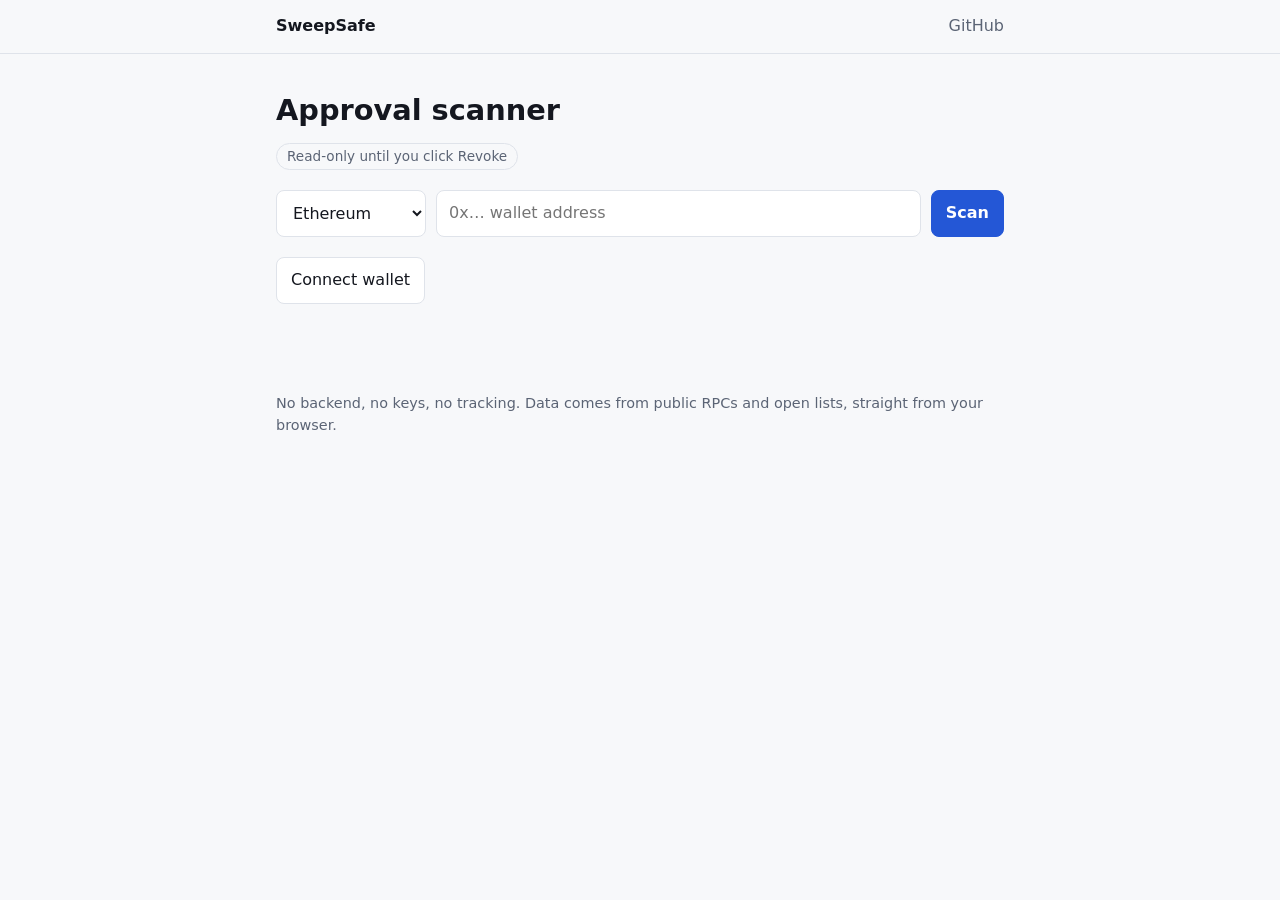
==== docs/report.html @ b5ed2dd2 "Add static web viewer: landing page, in-browser scanner, JS core and tests Co-Authored-By: Claude So" ====
<!doctype html>
<html lang="en">
<head>
<meta charset="utf-8">
<meta name="viewport" content="width=device-width,initial-scale=1">
<meta http-equiv="Content-Security-Policy" content="default-src 'none'; script-src 'self'; style-src 'self'; img-src 'self' data:; connect-src 'self' https:; base-uri 'none'; form-action 'none'">
<title>SweepSafe scanner</title>
<link rel="stylesheet" href="style.css">
</head>
<body>
<header class="top"><div class="wrap">
<a class="brand" href="./">SweepSafe</a>
<nav><a href="https://github.com/Ops119/SweepSafe">GitHub</a></nav>
</div></header>
<main class="wrap">
<h1 class="small">Approval scanner</h1>
<p><span class="mode" id="mode">Read-only until you click Revoke</span></p>
<form class="scan" id="form" autocomplete="off">
<label class="hidden" for="chain">Chain</label>
<select id="chain"><option value="ethereum">Ethereum</option><option value="base">Base</option><option value="arbitrum">Arbitrum</option></select>
<label class="hidden" for="address">Wallet address</label>
<input id="address" placeholder="0x… wallet address" spellcheck="false" required>
<button class="primary" id="go" type="submit">Scan</button>
</form>
<div class="row"><button type="button" id="connect">Connect wallet</button><button type="button" id="share" class="hidden">Copy share link</button></div>
<p class="status" id="status" role="status" aria-live="polite"></p>
<progress id="bar" class="hidden" max="100" value="0"></progress>
<div id="warnings"></div>
<div id="results"></div>
<footer>No backend, no keys, no tracking. Data comes from public RPCs and open lists, straight from your browser.</footer>
</main>
<script src="sweepsafe.js"></script>
<script src="app.js"></script>
</body>
</html>
---- docs/style.css ----
:root{--bg:#f7f8fa;--fg:#14171f;--muted:#5b6475;--card:#fff;--line:#dfe3ea;--accent:#2457d6;--accent-fg:#fff;
--low:#1b7f4b;--medium:#a86b00;--high:#c2410c;--critical:#b91c1c;--code:#eef1f6}
@media (prefers-color-scheme:dark){:root{--bg:#0e1117;--fg:#e8ebf2;--muted:#98a2b6;--card:#161b24;--line:#2a3140;
--accent:#6b93ff;--accent-fg:#0b1020;--low:#4ade80;--medium:#fbbf24;--high:#fb923c;--critical:#f87171;--code:#1d2330}}
*{box-sizing:border-box}
body{margin:0;background:var(--bg);color:var(--fg);font:16px/1.55 system-ui,-apple-system,Segoe UI,Roboto,sans-serif}
.wrap{max-width:760px;margin:0 auto;padding:0 16px}
header.top{border-bottom:1px solid var(--line)}
header.top .wrap{display:flex;align-items:center;justify-content:space-between;padding:14px 16px}
.brand{font-weight:700;color:var(--fg);text-decoration:none}
nav a{margin-left:16px;color:var(--muted);text-decoration:none}
nav a:hover{color:var(--fg)}
h1{font-size:clamp(1.9rem,6vw,2.8rem);line-height:1.15;margin:40px 0 12px}
h2{font-size:1.2rem;margin:0 0 6px}
.lead{font-size:1.15rem;color:var(--muted);margin:0 0 24px}
.cmd{display:flex;gap:8px;align-items:stretch;margin:16px 0}
.cmd code{flex:1;overflow-x:auto;white-space:nowrap;background:var(--code);border:1px solid var(--line);border-radius:8px;padding:10px 12px;font:14px ui-monospace,Menlo,Consolas,monospace}
button,.btn{font:inherit;cursor:pointer;border-radius:8px;border:1px solid var(--line);background:var(--card);color:var(--fg);padding:10px 14px;text-decoration:none;display:inline-block}
button.primary,.btn.primary{background:var(--accent);color:var(--accent-fg);border-color:var(--accent);font-weight:600}
button:disabled{opacity:.5;cursor:not-allowed}
button:focus-visible,a:focus-visible,input:focus-visible,select:focus-visible{outline:3px solid var(--accent);outline-offset:2px}
.cta{display:flex;flex-wrap:wrap;gap:10px;margin:8px 0 32px}
.features{display:grid;gap:12px;margin:24px 0}
@media(min-width:640px){.features{grid-template-columns:repeat(3,1fr)}}
.card{background:var(--card);border:1px solid var(--line);border-radius:12px;padding:16px;margin:12px 0}
.card p{margin:4px 0;color:var(--muted)}
.notice{border-left:4px solid var(--accent);background:var(--card);padding:12px 16px;border-radius:0 8px 8px 0;margin:24px 0}
footer{color:var(--muted);font-size:.9rem;padding:32px 0 48px}
form.scan{display:grid;gap:10px;margin:20px 0}
@media(min-width:640px){form.scan{grid-template-columns:150px 1fr auto}}
input,select{font:inherit;padding:10px 12px;border-radius:8px;border:1px solid var(--line);background:var(--card);color:var(--fg);min-width:0}
.status{min-height:1.5em;color:var(--muted)}
.mode{display:inline-block;font-size:.85rem;padding:2px 10px;border:1px solid var(--line);border-radius:99px;color:var(--muted)}
.badge{display:inline-block;font-size:.78rem;font-weight:700;letter-spacing:.04em;padding:2px 8px;border-radius:99px;border:1px solid currentColor}
.badge.low{color:var(--low)}.badge.medium{color:var(--medium)}.badge.high{color:var(--high)}.badge.critical{color:var(--critical)}
.row{display:flex;gap:8px;flex-wrap:wrap;align-items:center;margin-top:10px}
.warn{background:var(--card);border:1px solid var(--medium);border-radius:8px;padding:8px 12px;margin:8px 0;font-size:.92rem}
.mono{font:13px ui-monospace,Menlo,Consolas,monospace;word-break:break-all}
.hidden{display:none}
progress{width:100%}
h1.small{font-size:1.8rem}
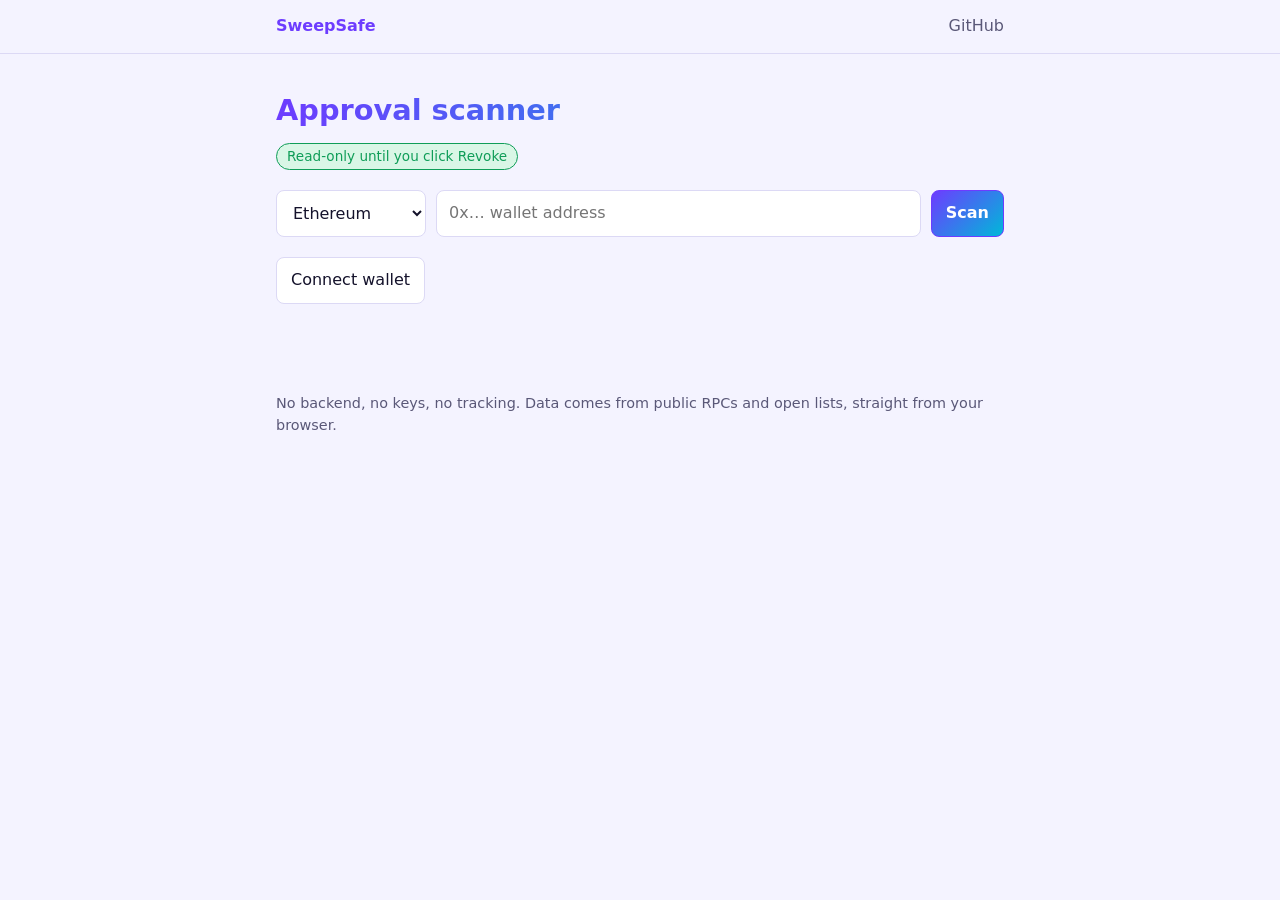
==== commit e1818d02: "Add Optimism, Polygon, BNB Chain, Avalanche and Linea; vivid colour theme Co-Authored-By: Claude Son" ====
--- a/docs/report.html
+++ b/docs/report.html
@@ -17,7 +17,7 @@
 <p><span class="mode" id="mode">Read-only until you click Revoke</span></p>
 <form class="scan" id="form" autocomplete="off">
 <label class="hidden" for="chain">Chain</label>
-<select id="chain"><option value="ethereum">Ethereum</option><option value="base">Base</option><option value="arbitrum">Arbitrum</option></select>
+<select id="chain"><option value="ethereum">Ethereum</option><option value="base">Base</option><option value="arbitrum">Arbitrum</option><option value="optimism">Optimism</option><option value="polygon">Polygon</option><option value="bnb">BNB Chain</option><option value="avalanche">Avalanche</option><option value="linea">Linea</option></select>
 <label class="hidden" for="address">Wallet address</label>
 <input id="address" placeholder="0x… wallet address" spellcheck="false" required>
 <button class="primary" id="go" type="submit">Scan</button>
--- a/docs/style.css
+++ b/docs/style.css
@@ -1,38 +1,41 @@
-:root{--bg:#f7f8fa;--fg:#14171f;--muted:#5b6475;--card:#fff;--line:#dfe3ea;--accent:#2457d6;--accent-fg:#fff;
---low:#1b7f4b;--medium:#a86b00;--high:#c2410c;--critical:#b91c1c;--code:#eef1f6}
-@media (prefers-color-scheme:dark){:root{--bg:#0e1117;--fg:#e8ebf2;--muted:#98a2b6;--card:#161b24;--line:#2a3140;
---accent:#6b93ff;--accent-fg:#0b1020;--low:#4ade80;--medium:#fbbf24;--high:#fb923c;--critical:#f87171;--code:#1d2330}}
+:root{--bg:#f4f3ff;--fg:#14122b;--muted:#5a5878;--card:#fff;--line:#dcd9f5;--accent:#6d3cff;--accent2:#00b8d9;--accent-fg:#fff;
+--low:#0f9d58;--medium:#e08600;--high:#ea4b1f;--critical:#d6194b;--code:#ece9ff;--low-bg:#d9f6e6;--medium-bg:#ffefcf;--high-bg:#ffe0d6;--critical-bg:#ffd9e3}
+@media (prefers-color-scheme:dark){:root{--bg:#0c0a1d;--fg:#ecebff;--muted:#a4a1c8;--card:#17142e;--line:#2c2850;
+--accent:#9b7bff;--accent2:#2ee6ff;--accent-fg:#0c0a1d;--low:#3ddc97;--medium:#ffb534;--high:#ff7a4d;--critical:#ff5c85;--code:#201c40;
+--low-bg:#12392b;--medium-bg:#3d2c0c;--high-bg:#3f1d12;--critical-bg:#40121f}}
 *{box-sizing:border-box}
 body{margin:0;background:var(--bg);color:var(--fg);font:16px/1.55 system-ui,-apple-system,Segoe UI,Roboto,sans-serif}
 .wrap{max-width:760px;margin:0 auto;padding:0 16px}
 header.top{border-bottom:1px solid var(--line)}
 header.top .wrap{display:flex;align-items:center;justify-content:space-between;padding:14px 16px}
-.brand{font-weight:700;color:var(--fg);text-decoration:none}
+.brand{font-weight:800;color:var(--accent);text-decoration:none}
 nav a{margin-left:16px;color:var(--muted);text-decoration:none}
 nav a:hover{color:var(--fg)}
-h1{font-size:clamp(1.9rem,6vw,2.8rem);line-height:1.15;margin:40px 0 12px}
+h1{font-size:clamp(1.9rem,6vw,2.8rem);line-height:1.15;margin:40px 0 12px;background:linear-gradient(90deg,var(--accent),var(--accent2));-webkit-background-clip:text;background-clip:text;color:transparent}
 h2{font-size:1.2rem;margin:0 0 6px}
 .lead{font-size:1.15rem;color:var(--muted);margin:0 0 24px}
 .cmd{display:flex;gap:8px;align-items:stretch;margin:16px 0}
 .cmd code{flex:1;overflow-x:auto;white-space:nowrap;background:var(--code);border:1px solid var(--line);border-radius:8px;padding:10px 12px;font:14px ui-monospace,Menlo,Consolas,monospace}
 button,.btn{font:inherit;cursor:pointer;border-radius:8px;border:1px solid var(--line);background:var(--card);color:var(--fg);padding:10px 14px;text-decoration:none;display:inline-block}
-button.primary,.btn.primary{background:var(--accent);color:var(--accent-fg);border-color:var(--accent);font-weight:600}
+button.primary,.btn.primary{background:linear-gradient(135deg,var(--accent),var(--accent2));color:var(--accent-fg);border-color:var(--accent);font-weight:600}
 button:disabled{opacity:.5;cursor:not-allowed}
 button:focus-visible,a:focus-visible,input:focus-visible,select:focus-visible{outline:3px solid var(--accent);outline-offset:2px}
 .cta{display:flex;flex-wrap:wrap;gap:10px;margin:8px 0 32px}
 .features{display:grid;gap:12px;margin:24px 0}
+.features .card:nth-child(1){border-top:4px solid var(--accent)}.features .card:nth-child(2){border-top:4px solid var(--accent2)}.features .card:nth-child(3){border-top:4px solid var(--low)}
 @media(min-width:640px){.features{grid-template-columns:repeat(3,1fr)}}
 .card{background:var(--card);border:1px solid var(--line);border-radius:12px;padding:16px;margin:12px 0}
 .card p{margin:4px 0;color:var(--muted)}
-.notice{border-left:4px solid var(--accent);background:var(--card);padding:12px 16px;border-radius:0 8px 8px 0;margin:24px 0}
+.notice{border-left:4px solid var(--accent2);background:var(--card);padding:12px 16px;border-radius:0 8px 8px 0;margin:24px 0}
 footer{color:var(--muted);font-size:.9rem;padding:32px 0 48px}
 form.scan{display:grid;gap:10px;margin:20px 0}
 @media(min-width:640px){form.scan{grid-template-columns:150px 1fr auto}}
 input,select{font:inherit;padding:10px 12px;border-radius:8px;border:1px solid var(--line);background:var(--card);color:var(--fg);min-width:0}
 .status{min-height:1.5em;color:var(--muted)}
-.mode{display:inline-block;font-size:.85rem;padding:2px 10px;border:1px solid var(--line);border-radius:99px;color:var(--muted)}
-.badge{display:inline-block;font-size:.78rem;font-weight:700;letter-spacing:.04em;padding:2px 8px;border-radius:99px;border:1px solid currentColor}
-.badge.low{color:var(--low)}.badge.medium{color:var(--medium)}.badge.high{color:var(--high)}.badge.critical{color:var(--critical)}
+.mode{display:inline-block;font-size:.85rem;padding:2px 10px;border:1px solid var(--low);border-radius:99px;color:var(--low);background:var(--low-bg)}
+.badge{display:inline-block;font-size:.78rem;font-weight:800;letter-spacing:.04em;padding:3px 10px;border-radius:99px;border:1px solid currentColor}
+.badge.low{color:var(--low);background:var(--low-bg)}.badge.medium{color:var(--medium);background:var(--medium-bg)}.badge.high{color:var(--high);background:var(--high-bg)}.badge.critical{color:var(--critical);background:var(--critical-bg)}
+.card.lvl-low{border-left:6px solid var(--low)}.card.lvl-medium{border-left:6px solid var(--medium)}.card.lvl-high{border-left:6px solid var(--high)}.card.lvl-critical{border-left:6px solid var(--critical)}
 .row{display:flex;gap:8px;flex-wrap:wrap;align-items:center;margin-top:10px}
 .warn{background:var(--card);border:1px solid var(--medium);border-radius:8px;padding:8px 12px;margin:8px 0;font-size:.92rem}
 .mono{font:13px ui-monospace,Menlo,Consolas,monospace;word-break:break-all}
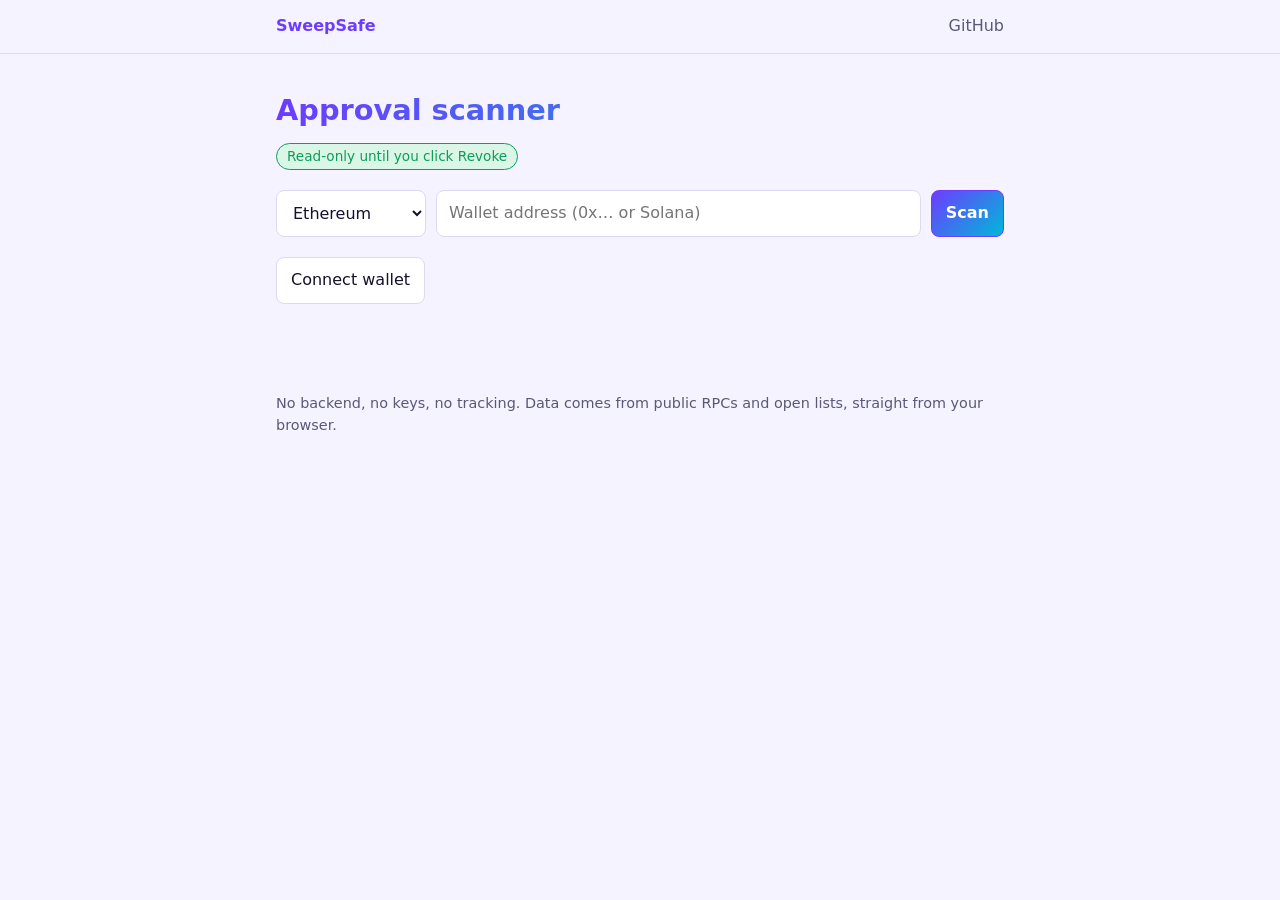
==== commit fa399bb8: "Add Robinhood Chain and Solana (SPL token delegations) Solana scan reads token accounts directly; re" ====
--- a/docs/report.html
+++ b/docs/report.html
@@ -17,9 +17,9 @@
 <p><span class="mode" id="mode">Read-only until you click Revoke</span></p>
 <form class="scan" id="form" autocomplete="off">
 <label class="hidden" for="chain">Chain</label>
-<select id="chain"><option value="ethereum">Ethereum</option><option value="base">Base</option><option value="arbitrum">Arbitrum</option><option value="optimism">Optimism</option><option value="polygon">Polygon</option><option value="bnb">BNB Chain</option><option value="avalanche">Avalanche</option><option value="linea">Linea</option></select>
+<select id="chain"><option value="ethereum">Ethereum</option><option value="base">Base</option><option value="arbitrum">Arbitrum</option><option value="optimism">Optimism</option><option value="polygon">Polygon</option><option value="bnb">BNB Chain</option><option value="avalanche">Avalanche</option><option value="linea">Linea</option><option value="robinhood">Robinhood Chain</option><option value="solana">Solana</option></select>
 <label class="hidden" for="address">Wallet address</label>
-<input id="address" placeholder="0x… wallet address" spellcheck="false" required>
+<input id="address" placeholder="Wallet address (0x… or Solana)" spellcheck="false" required>
 <button class="primary" id="go" type="submit">Scan</button>
 </form>
 <div class="row"><button type="button" id="connect">Connect wallet</button><button type="button" id="share" class="hidden">Copy share link</button></div>
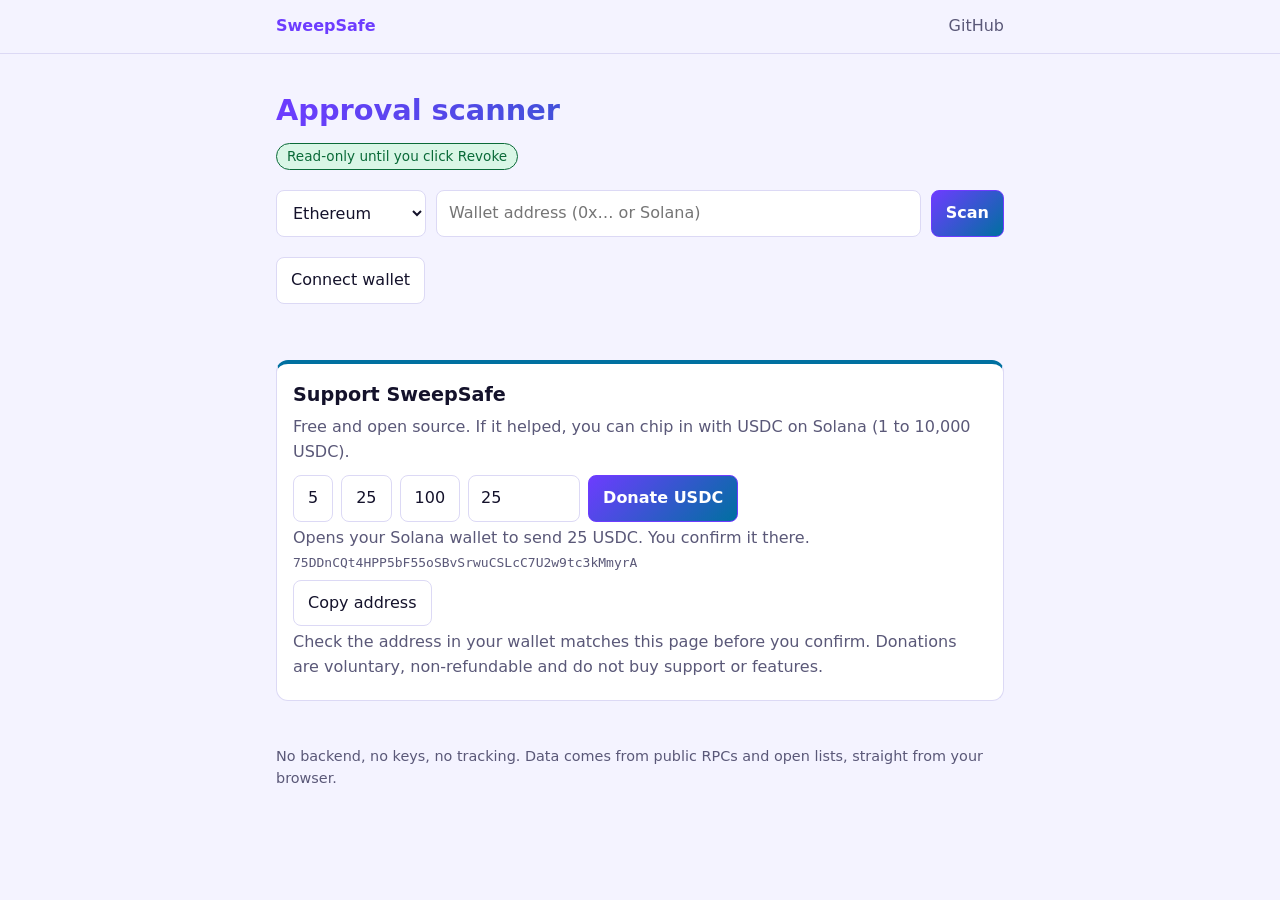
==== commit c0ce1fec: "Add USDC-on-Solana donation widget; audit fixes for contrast, Solana parsing and blockhash - Light-t" ====
--- a/docs/report.html
+++ b/docs/report.html
@@ -27,9 +27,24 @@
 <progress id="bar" class="hidden" max="100" value="0"></progress>
 <div id="warnings"></div>
 <div id="results"></div>
+<section class="card donate" id="donate" aria-labelledby="donate-h">
+<h2 id="donate-h">Support SweepSafe</h2>
+<p>Free and open source. If it helped, you can chip in with USDC on Solana (1 to 10,000 USDC).</p>
+<div class="row">
+<button type="button" data-preset="5">5</button><button type="button" data-preset="25">25</button><button type="button" data-preset="100">100</button>
+<label class="hidden" for="donate-amount">Amount in USDC</label>
+<input id="donate-amount" data-amount inputmode="decimal" value="25" size="8">
+<a class="btn primary" data-pay rel="noopener">Donate USDC</a>
+</div>
+<p class="status" data-note role="status"></p>
+<p class="mono" data-address></p>
+<div class="row"><button type="button" data-copy>Copy address</button></div>
+<p>Check the address in your wallet matches this page before you confirm. Donations are voluntary, non-refundable and do not buy support or features.</p>
+</section>
 <footer>No backend, no keys, no tracking. Data comes from public RPCs and open lists, straight from your browser.</footer>
 </main>
 <script src="sweepsafe.js"></script>
 <script src="app.js"></script>
+<script src="donate.js"></script>
 </body>
 </html>
--- a/docs/style.css
+++ b/docs/style.css
@@ -1,5 +1,5 @@
-:root{--bg:#f4f3ff;--fg:#14122b;--muted:#5a5878;--card:#fff;--line:#dcd9f5;--accent:#6d3cff;--accent2:#00b8d9;--accent-fg:#fff;
---low:#0f9d58;--medium:#e08600;--high:#ea4b1f;--critical:#d6194b;--code:#ece9ff;--low-bg:#d9f6e6;--medium-bg:#ffefcf;--high-bg:#ffe0d6;--critical-bg:#ffd9e3}
+:root{--bg:#f4f3ff;--fg:#14122b;--muted:#5a5878;--card:#fff;--line:#dcd9f5;--accent:#6d3cff;--accent2:#0070a0;--accent-fg:#fff;
+--low:#0a6a38;--medium:#8a4d00;--high:#b43010;--critical:#b0113c;--code:#ece9ff;--low-bg:#d9f6e6;--medium-bg:#ffefcf;--high-bg:#ffe0d6;--critical-bg:#ffd9e3}
 @media (prefers-color-scheme:dark){:root{--bg:#0c0a1d;--fg:#ecebff;--muted:#a4a1c8;--card:#17142e;--line:#2c2850;
 --accent:#9b7bff;--accent2:#2ee6ff;--accent-fg:#0c0a1d;--low:#3ddc97;--medium:#ffb534;--high:#ff7a4d;--critical:#ff5c85;--code:#201c40;
 --low-bg:#12392b;--medium-bg:#3d2c0c;--high-bg:#3f1d12;--critical-bg:#40121f}}
@@ -11,7 +11,9 @@
 .brand{font-weight:800;color:var(--accent);text-decoration:none}
 nav a{margin-left:16px;color:var(--muted);text-decoration:none}
 nav a:hover{color:var(--fg)}
-h1{font-size:clamp(1.9rem,6vw,2.8rem);line-height:1.15;margin:40px 0 12px;background:linear-gradient(90deg,var(--accent),var(--accent2));-webkit-background-clip:text;background-clip:text;color:transparent}
+h1{font-size:clamp(1.9rem,6vw,2.8rem);line-height:1.15;margin:40px 0 12px;color:var(--accent)}
+@supports (-webkit-background-clip:text) or (background-clip:text){h1{background:linear-gradient(90deg,var(--accent),var(--accent2));-webkit-background-clip:text;background-clip:text;color:transparent}}
+@media (forced-colors:active){h1{background:none;color:CanvasText}}
 h2{font-size:1.2rem;margin:0 0 6px}
 .lead{font-size:1.15rem;color:var(--muted);margin:0 0 24px}
 .cmd{display:flex;gap:8px;align-items:stretch;margin:16px 0}
@@ -42,3 +44,4 @@
 .hidden{display:none}
 progress{width:100%}
 h1.small{font-size:1.8rem}
+.donate{border-top:4px solid var(--accent2)}.donate input{width:7rem}.btn[aria-disabled="true"]{opacity:.5;pointer-events:none}
